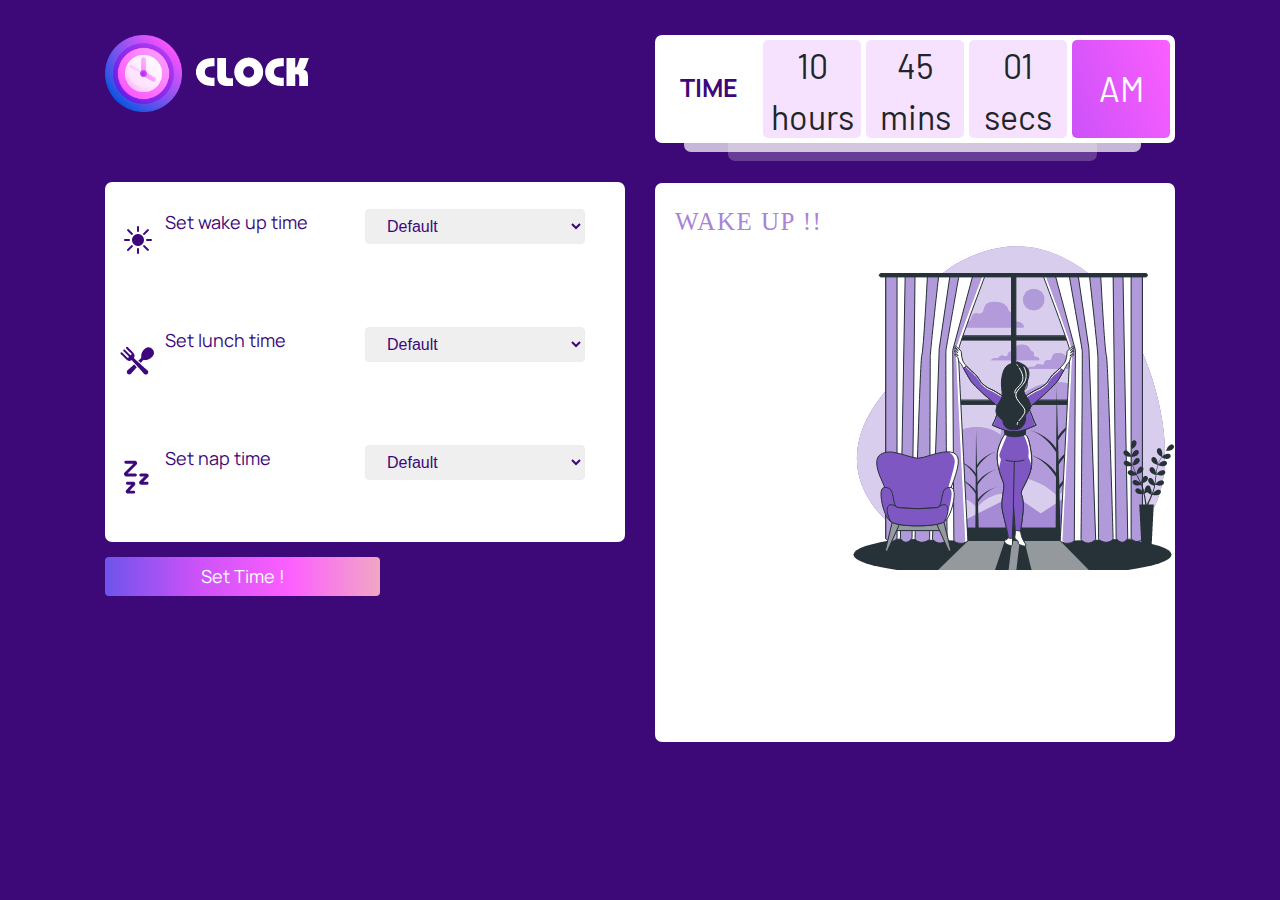
==== digital_clock/index.html @ 284c163b "digital clock" ====
<!DOCTYPE html>
<html lang="en">
<head>
    <meta charset="UTF-8">
    <meta http-equiv="X-UA-Compatible" content="IE=edge">
    <meta name="viewport" content="width=device-width, initial-scale=1.0">
    <link rel="stylesheet" href="https://maxcdn.bootstrapcdn.com/bootstrap/4.0.0/css/bootstrap.min.css" integrity="sha384-Gn5384xqQ1aoWXA+058RXPxPg6fy4IWvTNh0E263XmFcJlSAwiGgFAW/dAiS6JXm" crossorigin="anonymous">
    <style>@import url('https://fonts.googleapis.com/css2?family=Manrope&display=swap');</style>
    <style>@import url('https://fonts.googleapis.com/css2?family=Manrope:wght@600&display=swap');</style>
    <style>@import url('https://fonts.googleapis.com/css2?family=Barlow&display=swap');</style>
    <link href="//db.onlinewebfonts.com/c/1bb28440d44596129c2c67bb9f94eae3?family=Bauhaus+Hv+BT" rel="stylesheet" type="text/css"/>
    <link rel="stylesheet" href="./styles.css">
    <title>Clock</title>
</head>
<body>
    <div class="container">

        <div class="row">

            <div class="col" id="left-container">

                <div class="img-fluid" id="clock-pic">
                    <img src="./assets/clock_logo.png" alt="" srcset="">
                </div>

                <div class="container" id="white-box">

                    <div class="container" id="top">

                        <label for="top">Set wake up time</label>

                        <select class="custom" id="wakeupTimeSelector">
                            <option selected>Default</option>
                            <option value="1">1 AM - 2 AM</option>
                            <option value="2">2 AM - 3 AM</option>
                            <option value="3">3 AM - 4 AM</option>
                            <option value="4">4 AM - 5 AM</option>
                            <option value="5">5 AM - 6 AM</option>
                            <option value="6">6 AM - 7 AM</option>
                            <option value="7">7 AM - 8 AM</option>
                            <option value="8">8 AM - 9 AM</option>
                            <option value="9">9 AM - 10 AM</option>
                            <option value="10">10 AM - 11 AM</option>
                            <option value="11">11 AM - 12 PM</option>
                            <option value="12">12 PM - 1 PM</option>
                            <option value="13">1 PM - 2 PM</option>
                            <option value="14">2 PM - 3 PM</option>
                            <option value="15">3 PM - 4 PM</option>
                            <option value="16">4 PM - 5 PM</option>
                            <option value="17">5 PM - 6 PM</option>
                            <option value="18">6 PM - 7 PM</option>
                            <option value="19">7 PM - 8 PM</option>
                            <option value="20">8 PM - 9 PM</option>
                            <option value="21">9 PM - 10 PM</option>
                            <option value="22">10 PM - 11 PM</option>
                            <option value="23">11 PM - 12 AM</option>
                            <option value="0">12 AM - 1 AM</option>
                        </select>

                    </div>
                    <div class="container" id="middle">

                        <label for="middle">Set lunch time</label>

                        <select class="custom" id="lunchTimeSelector">
                            <option selected>Default</option>
                            <option value="1">1 AM - 2 AM</option>
                            <option value="2">2 AM - 3 AM</option>
                            <option value="3">3 AM - 4 AM</option>
                            <option value="4">4 AM - 5 AM</option>
                            <option value="5">5 AM - 6 AM</option>
                            <option value="6">6 AM - 7 AM</option>
                            <option value="7">7 AM - 8 AM</option>
                            <option value="8">8 AM - 9 AM</option>
                            <option value="9">9 AM - 10 AM</option>
                            <option value="10">10 AM - 11 AM</option>
                            <option value="11">11 AM - 12 PM</option>
                            <option value="12">12 PM - 1 PM</option>
                            <option value="13">1 PM - 2 PM</option>
                            <option value="14">2 PM - 3 PM</option>
                            <option value="15">3 PM - 4 PM</option>
                            <option value="16">4 PM - 5 PM</option>
                            <option value="17">5 PM - 6 PM</option>
                            <option value="18">6 PM - 7 PM</option>
                            <option value="19">7 PM - 8 PM</option>
                            <option value="20">8 PM - 9 PM</option>
                            <option value="21">9 PM - 10 PM</option>
                            <option value="22">10 PM - 11 PM</option>
                            <option value="23">11 PM - 12 AM</option>
                            <option value="0">12 AM - 1 AM</option>
                        </select>

                    </div>

                    <div class="container" id="bottom">

                        <label for="bottom">Set nap time</label>

                        <select class="custom" id="napTimeSelector">
                            <option selected>Default</option>
                            <option value="1">1 AM - 2 AM</option>
                            <option value="2">2 AM - 3 AM</option>
                            <option value="3">3 AM - 4 AM</option>
                            <option value="4">4 AM - 5 AM</option>
                            <option value="5">5 AM - 6 AM</option>
                            <option value="6">6 AM - 7 AM</option>
                            <option value="7">7 AM - 8 AM</option>
                            <option value="8">8 AM - 9 AM</option>
                            <option value="9">9 AM - 10 AM</option>
                            <option value="10">10 AM - 11 AM</option>
                            <option value="11">11 AM - 12 PM</option>
                            <option value="12">12 PM - 1 PM</option>
                            <option value="13">1 PM - 2 PM</option>
                            <option value="14">2 PM - 3 PM</option>
                            <option value="15">3 PM - 4 PM</option>
                            <option value="16">4 PM - 5 PM</option>
                            <option value="17">5 PM - 6 PM</option>
                            <option value="18">6 PM - 7 PM</option>
                            <option value="19">7 PM - 8 PM</option>
                            <option value="20">8 PM - 9 PM</option>
                            <option value="21">9 PM - 10 PM</option>
                            <option value="22">10 PM - 11 PM</option>
                            <option value="23">11 PM - 12 AM</option>
                            <option value="0">12 AM - 1 AM</option>
                        </select>

                    </div>
                    
                </div>
                <button class="btn btn-primary" onclick="set_time()" id="set-button">Set Time !</button>

            </div>

            <div class="col">

                <div class="grid-container" id="top-time">
                    <div class="grid-item" id="white-bg">Time</div>
                    <div class="grid-item"><span id="hours">10</span> hours</div>
                    <div class="grid-item"><span id="minutes">45</span> mins</div>
                    <div class="grid-item"><span id="seconds">01</span> secs</div>
                    <div class="grid-item" id="darker-bg"><p id="am">AM</p></div>
                    <div class="container" id="lb1"></div>
                    <div class="container" id="lb2"></div>
                </div>
                



                <div class="container" id="bottom-picture">Wake Up !!</div>

            </div>
        </div>
    </div>



    <!-- jQuery   -->
    <script src="https://ajax.googleapis.com/ajax/libs/jquery/3.6.0/jquery.min.js"></script>



    <!-- My JS  -->
    <script src="./index.js"></script>
    
    <!-- Bootstrap JS  -->
    <script src="https://code.jquery.com/jquery-3.2.1.slim.min.js" integrity="sha384-KJ3o2DKtIkvYIK3UENzmM7KCkRr/rE9/Qpg6aAZGJwFDMVNA/GpGFF93hXpG5KkN" crossorigin="anonymous"></script>
    <script src="https://cdnjs.cloudflare.com/ajax/libs/popper.js/1.12.9/umd/popper.min.js" integrity="sha384-ApNbgh9B+Y1QKtv3Rn7W3mgPxhU9K/ScQsAP7hUibX39j7fakFPskvXusvfa0b4Q" crossorigin="anonymous"></script>
    <script src="https://maxcdn.bootstrapcdn.com/bootstrap/4.0.0/js/bootstrap.min.js" integrity="sha384-JZR6Spejh4U02d8jOt6vLEHfe/JQGiRRSQQxSfFWpi1MquVdAyjUar5+76PVCmYl" crossorigin="anonymous"></script>


</body>
</html>
---- digital_clock/styles.css ----
body {
    margin: 0;
    padding: 0;
    background-color: #3D0878;
}

.row {
    padding: 20px;
    height: 100vh;
}

.col {
    padding: 0;
}

#clock-pic {
    margin: 15px;

}

#white-box {
    margin: 15px;
    margin-top: 70px;
    border-radius: 7px;
    background-color: #ffffff;
    border: 0px;
    height: 40vh;
    width: auto;
}

#top, #middle, #bottom {
    height: 13.1vh;
}

#top {
    background-image: url("./assets/wake_up.png");
    background-repeat: no-repeat;
    background-position: 0% 50%;
}

#middle {
    background-image: url("./assets/lunch_time.png");
    background-repeat: no-repeat;
    background-position: 0% 50%;
}

#bottom {
    background-image: url("./assets/nap_time.png");
    background-repeat: no-repeat;
    background-position: 0% 50%;
}

label {
    position: absolute;
    left: 50px;
    margin-top: 27px;
    margin-left: 25px;
    color: #3D087B;
    font-size: 18px;
    font-family: 'Manrope', sans-serif;
}

.custom {
    position: absolute;
    height: 35px;
    width: 220px;
    padding-left: 17px;
    left: 50%;
    margin-top: 27px;
    color: #3D087B;
    border: 1px solid #EDEDED;
    border-radius: 4px;
}

.btn {
    border: 0px;
    margin-left: 15px;
    width: 50%;
    font-size: 18px;
    font-family: 'Manrope', sans-serif;
    background-image: linear-gradient(90deg, #6E54EC, #CB52F8, #FC5EFF, #F1A7C5);
}

.grid-container {
    display: grid;
    grid-template-columns: 1fr 1fr 1fr 1fr 1fr;
    grid-column-gap: 5px;
    
    margin: 15px;
    height: inherit;
    width: auto;
    padding: 5px;
    background-color: #FFFFFF;
    border-radius: 7px;
    z-index: 1;
}

.grid-item {
    
    border-radius: 5px;
    height: 98px;
    text-align: center;
    background-color: #F6E2FF;
    font-family: 'Barlow', sans-serif;
    font-size: 34px;
    z-index: 1;
}

#white-bg {
    padding-top: 30%;
    font-size: 25px;
    background-color: #ffffff;
    color: #3D087B;
    font-family: 'Manrope', sans-serif;
    font-weight: bold;
    text-transform: uppercase;
    z-index: 1;
}

#darker-bg {
    background-image: linear-gradient(70deg, #CB52F8, #FC5EFF);
    padding-top: 23%;
    color: #ffffff;
    z-index: 1;
}

#lb1 {
    width: 83%;
    height: 100px;
    position: absolute;
    top: 32px;
    left: 8%;
    margin: auto;
    opacity: 0.71;
    z-index: -1;
    background-color: #FFFFFF;
    border-radius: 7px;
    
}

#lb2 {
    width: 67%;
    height: 100px;
    position: absolute;
    top: 41px;
    left: 16%;
    margin: auto;
    opacity: 0.22;
    z-index: -2;
    background-color: #FFFFFF;
    border-radius: 7px;
}

#bottom-picture {
    padding: 20px;
    margin: 15px;
    margin-top: 40px;
    height: 65%;
    width: auto;
    border-radius: 7px;
    background-color: #ffffff;
    background-image: url(./assets/wakeup_image.png);
    background-repeat: no-repeat;
    background-position: -17px -87px;
    font-family: 'Bauhaus Hv BT';
    color: #A983D6;
    letter-spacing: 1.5px;
    text-transform: uppercase;
    font-size: 25px;
}

#dynamic-block {
    margin-left: 15px;
    margin-top: 15px;

    width: fit-content;

    font-family: 'Bauhaus Hv BT';

    grid-column-start: 1;
    grid-column-end: 3;

    padding: 10px;
    font-size: 20px;
    border-radius: 10px;
    background-color: #8A11BF;
    opacity: 0.8;
    z-index: -1;
    color: #FFFFFF;

}
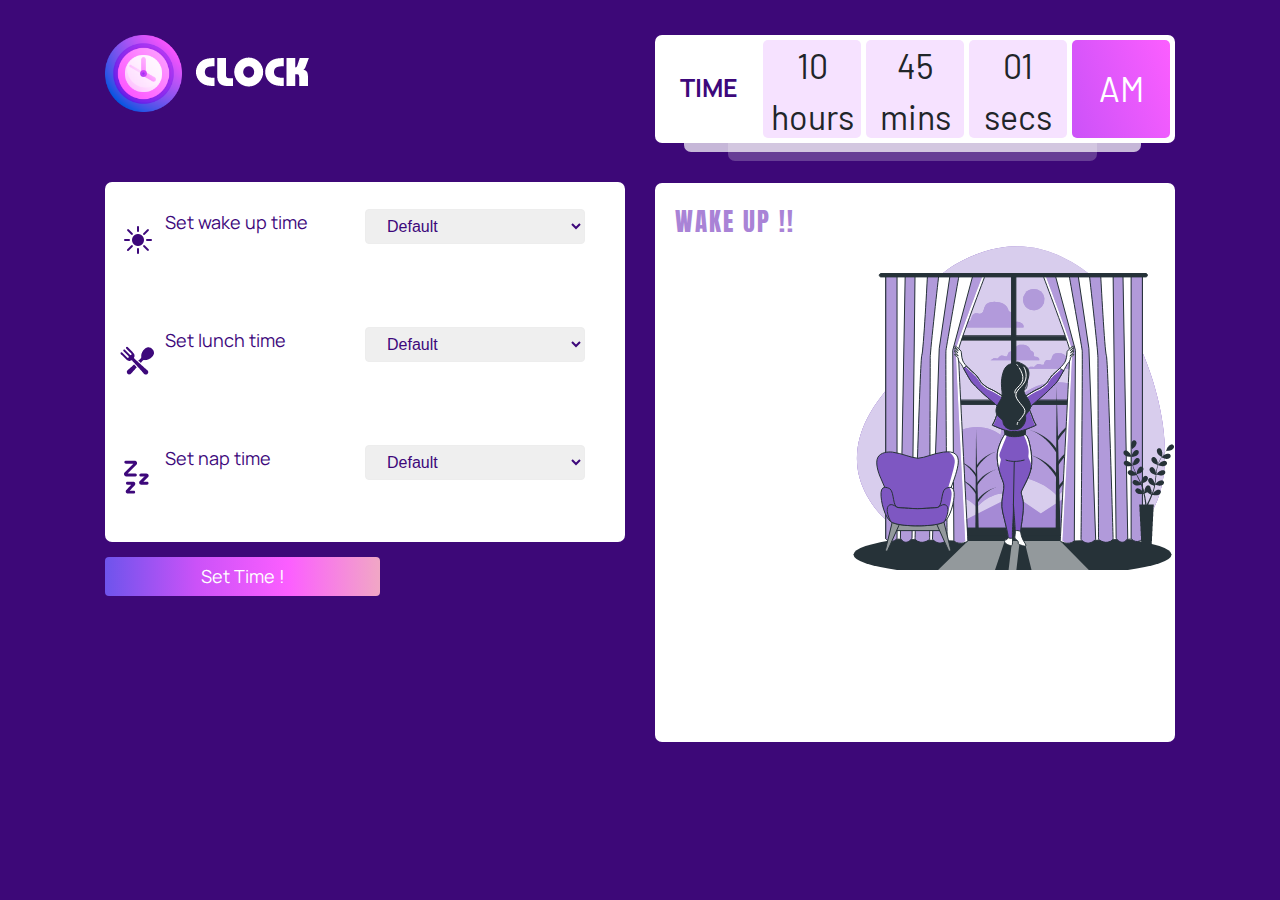
==== commit 6169b773: "digital clock changes" ====
--- a/digital_clock/index.html
+++ b/digital_clock/index.html
@@ -8,6 +8,7 @@
     <style>@import url('https://fonts.googleapis.com/css2?family=Manrope&display=swap');</style>
     <style>@import url('https://fonts.googleapis.com/css2?family=Manrope:wght@600&display=swap');</style>
     <style>@import url('https://fonts.googleapis.com/css2?family=Barlow&display=swap');</style>
+    <style>@import url('https://fonts.googleapis.com/css2?family=Anton&display=swap');</style>
     <link href="//db.onlinewebfonts.com/c/1bb28440d44596129c2c67bb9f94eae3?family=Bauhaus+Hv+BT" rel="stylesheet" type="text/css"/>
     <link rel="stylesheet" href="./styles.css">
     <title>Clock</title>
--- a/digital_clock/styles.css
+++ b/digital_clock/styles.css
@@ -162,9 +162,11 @@
     background-image: url(./assets/wakeup_image.png);
     background-repeat: no-repeat;
     background-position: -17px -87px;
-    font-family: 'Bauhaus Hv BT';
+    /* font-family: 'Bauhaus Hv BT'; */
+    font-family: 'Anton', sans-serif;
+
     color: #A983D6;
-    letter-spacing: 1.5px;
+    letter-spacing: 2px;
     text-transform: uppercase;
     font-size: 25px;
 }
@@ -175,7 +177,9 @@
 
     width: fit-content;
 
-    font-family: 'Bauhaus Hv BT';
+    /* font-family: 'Bauhaus Hv BT'; */
+    font-family: 'Anton', sans-serif;
+    letter-spacing: 2px;
 
     grid-column-start: 1;
     grid-column-end: 3;
